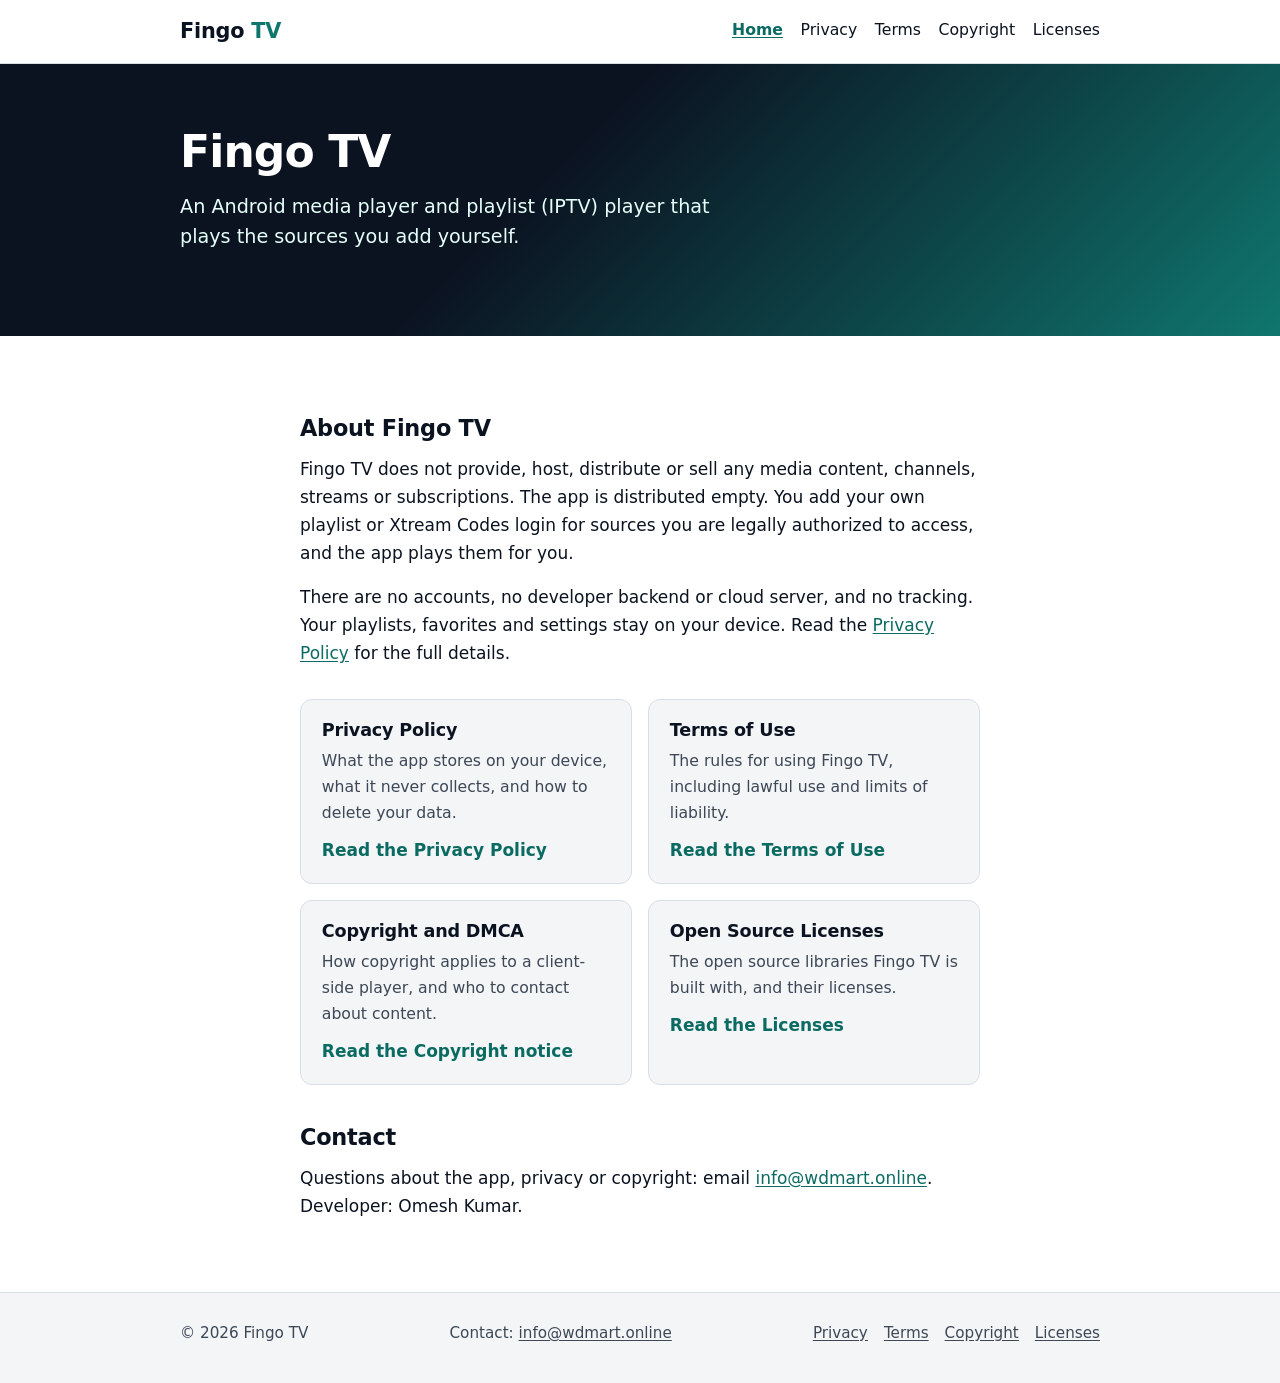
==== index.html @ 7573a93c "Fingo TV website: static HTML/CSS pages for Google Play privacy policy" ====
<!DOCTYPE html>
<html lang="en">
<head>
  <meta charset="utf-8">
  <meta name="viewport" content="width=device-width, initial-scale=1">
  <title>Fingo TV - Android Media and Playlist Player</title>
  <meta name="description" content="Fingo TV is an Android media player and playlist (IPTV) player. It ships empty: you add your own playlist or Xtream Codes login for sources you are legally authorized to access.">
  <link rel="icon" href="data:image/svg+xml,%3Csvg xmlns='http://www.w3.org/2000/svg' viewBox='0 0 64 64'%3E%3Crect width='64' height='64' rx='14' fill='%230B1220'/%3E%3Ctext x='32' y='43' font-family='Arial, sans-serif' font-size='30' font-weight='bold' fill='%2314B8A6' text-anchor='middle'%3EF%3C/text%3E%3C/svg%3E">
  <link rel="stylesheet" href="/style.css">
</head>
<body>
  <a class="skip-link" href="#main">Skip to content</a>

  <header class="site-header">
    <div class="wrap-wide">
      <a class="brand" href="/">Fingo <span>TV</span></a>
      <nav class="site-nav" aria-label="Main">
        <ul>
          <li><a href="/" aria-current="page">Home</a></li>
          <li><a href="/privacy">Privacy</a></li>
          <li><a href="/terms">Terms</a></li>
          <li><a href="/copyright">Copyright</a></li>
          <li><a href="/licenses">Licenses</a></li>
        </ul>
      </nav>
    </div>
  </header>

  <section class="hero">
    <div class="wrap-wide">
      <h1>Fingo TV</h1>
      <p>An Android media player and playlist (IPTV) player that plays the sources you add yourself.</p>
      <!-- TODO: Add the Google Play link here when the app is published: set the href below to the app's Play Store URL, then remove the "hidden" attribute to show the button. -->
      <a class="btn" href="#" hidden>Get it on Google Play</a>
    </div>
  </section>

  <main id="main">
    <div class="wrap">
      <h2>About Fingo TV</h2>
      <p>Fingo TV does not provide, host, distribute or sell any media content, channels, streams or subscriptions. The app is distributed empty. You add your own playlist or Xtream Codes login for sources you are legally authorized to access, and the app plays them for you.</p>
      <p>There are no accounts, no developer backend or cloud server, and no tracking. Your playlists, favorites and settings stay on your device. Read the <a href="/privacy">Privacy Policy</a> for the full details.</p>

      <ul class="cards">
        <li class="card">
          <h2>Privacy Policy</h2>
          <p>What the app stores on your device, what it never collects, and how to delete your data.</p>
          <a href="/privacy">Read the Privacy Policy</a>
        </li>
        <li class="card">
          <h2>Terms of Use</h2>
          <p>The rules for using Fingo TV, including lawful use and limits of liability.</p>
          <a href="/terms">Read the Terms of Use</a>
        </li>
        <li class="card">
          <h2>Copyright and DMCA</h2>
          <p>How copyright applies to a client-side player, and who to contact about content.</p>
          <a href="/copyright">Read the Copyright notice</a>
        </li>
        <li class="card">
          <h2>Open Source Licenses</h2>
          <p>The open source libraries Fingo TV is built with, and their licenses.</p>
          <a href="/licenses">Read the Licenses</a>
        </li>
      </ul>

      <h2>Contact</h2>
      <p>Questions about the app, privacy or copyright: email <a href="mailto:info@wdmart.online">info@wdmart.online</a>. Developer: Omesh Kumar.</p>
    </div>
  </main>

  <footer class="site-footer">
    <div class="wrap-wide">
      <p>&copy; 2026 Fingo TV</p>
      <p>Contact: <a href="mailto:info@wdmart.online">info@wdmart.online</a></p>
      <nav aria-label="Footer">
        <ul>
          <li><a href="/privacy">Privacy</a></li>
          <li><a href="/terms">Terms</a></li>
          <li><a href="/copyright">Copyright</a></li>
          <li><a href="/licenses">Licenses</a></li>
        </ul>
      </nav>
    </div>
  </footer>
</body>
</html>
---- style.css ----
/* Fingo TV - shared styles. Plain CSS, no frameworks. */

:root {
  --navy: #0B1220;
  --teal-dark: #0F766E;
  --teal: #14B8A6;
  --bg: #FFFFFF;
  --bg-soft: #F3F5F7;
  --text: #0B1220;
  --text-soft: #3D4756;
  --border: #D8DEE6;
  --link: #0B6B62;
  --header-bg: #FFFFFF;
  --footer-bg: #F3F5F7;
  --card-bg: #F3F5F7;
}

@media (prefers-color-scheme: dark) {
  :root {
    --bg: #0B1220;
    --bg-soft: #111A2E;
    --text: #F1F5F9;
    --text-soft: #C3CEDD;
    --border: #26334D;
    --link: #2DD4BF;
    --header-bg: #0B1220;
    --footer-bg: #0E1626;
    --card-bg: #111A2E;
  }
}

* {
  box-sizing: border-box;
}

[hidden] {
  display: none !important;
}

html {
  scroll-behavior: smooth;
}

body {
  margin: 0;
  background: var(--bg);
  color: var(--text);
  font-family: system-ui, -apple-system, "Segoe UI", Roboto, Helvetica, Arial, sans-serif;
  font-size: 1.0625rem;
  line-height: 1.65;
  -webkit-font-smoothing: antialiased;
}

a {
  color: var(--link);
  text-decoration: underline;
  text-underline-offset: 2px;
}

a:hover,
a:focus {
  text-decoration-thickness: 2px;
}

:focus-visible {
  outline: 3px solid var(--teal);
  outline-offset: 2px;
}

.skip-link {
  position: absolute;
  left: -9999px;
  top: 0;
  background: var(--navy);
  color: #FFFFFF;
  padding: 0.6rem 1rem;
  z-index: 20;
}

.skip-link:focus {
  left: 0;
}

.wrap {
  max-width: 720px;
  margin: 0 auto;
  padding: 0 1.25rem;
}

.wrap-wide {
  max-width: 960px;
  margin: 0 auto;
  padding: 0 1.25rem;
}

/* Header */

.site-header {
  background: var(--header-bg);
  border-bottom: 1px solid var(--border);
}

.site-header .wrap-wide {
  display: flex;
  flex-wrap: wrap;
  align-items: center;
  justify-content: space-between;
  gap: 0.5rem 1.5rem;
  padding-top: 0.9rem;
  padding-bottom: 0.9rem;
}

.brand {
  font-size: 1.3rem;
  font-weight: 800;
  letter-spacing: -0.01em;
  color: var(--text);
  text-decoration: none;
}

.brand span {
  color: var(--teal-dark);
}

@media (prefers-color-scheme: dark) {
  .brand span {
    color: var(--teal);
  }
}

.site-nav ul {
  list-style: none;
  display: flex;
  flex-wrap: wrap;
  gap: 0.25rem 1.1rem;
  margin: 0;
  padding: 0;
}

.site-nav a {
  color: var(--text);
  text-decoration: none;
  font-size: 0.98rem;
  padding: 0.25rem 0;
}

.site-nav a:hover,
.site-nav a:focus {
  color: var(--link);
  text-decoration: underline;
}

.site-nav a[aria-current="page"] {
  color: var(--link);
  font-weight: 700;
  text-decoration: underline;
}

/* Hero (landing page) */

.hero {
  background: linear-gradient(135deg, #0B1220 0%, #0B1220 42%, #0F766E 100%);
  color: #FFFFFF;
  padding: 4rem 0 3.5rem;
}

.hero h1 {
  font-size: 2.75rem;
  line-height: 1.1;
  margin: 0 0 1rem;
  font-weight: 800;
  letter-spacing: -0.02em;
}

.hero p {
  font-size: 1.2rem;
  line-height: 1.55;
  color: #E6FFFA;
  max-width: 34rem;
  margin: 0 0 1.75rem;
}

.btn {
  display: inline-block;
  background: #14B8A6;
  color: #06231F;
  font-weight: 700;
  text-decoration: none;
  padding: 0.75rem 1.4rem;
  border-radius: 10px;
}

.btn:hover,
.btn:focus {
  background: #2DD4BF;
  color: #06231F;
}

/* Main content */

main {
  padding: 2.5rem 0 3.5rem;
}

h1.page-title {
  font-size: 2.1rem;
  line-height: 1.2;
  margin: 0 0 0.5rem;
  letter-spacing: -0.015em;
}

h2 {
  font-size: 1.4rem;
  line-height: 1.3;
  margin: 2.4rem 0 0.7rem;
  letter-spacing: -0.01em;
}

h3 {
  font-size: 1.12rem;
  margin: 1.6rem 0 0.5rem;
}

p {
  margin: 0 0 1rem;
}

ul,
ol {
  margin: 0 0 1rem;
  padding-left: 1.4rem;
}

li {
  margin-bottom: 0.35rem;
}

.lead {
  font-size: 1.15rem;
  color: var(--text-soft);
}

.updated {
  color: var(--text-soft);
  font-size: 0.95rem;
  margin-bottom: 1.5rem;
}

.note {
  color: var(--text-soft);
  font-size: 0.95rem;
  border-top: 1px solid var(--border);
  padding-top: 1rem;
  margin-top: 2.5rem;
}

/* Table of contents */

.toc {
  background: var(--card-bg);
  border: 1px solid var(--border);
  border-radius: 12px;
  padding: 1.1rem 1.4rem 0.6rem;
  margin: 1.5rem 0 2rem;
}

.toc h2 {
  font-size: 1rem;
  margin: 0 0 0.5rem;
  text-transform: uppercase;
  letter-spacing: 0.05em;
}

.toc ol {
  margin-bottom: 0.6rem;
}

.toc a {
  text-decoration: none;
}

.toc a:hover,
.toc a:focus {
  text-decoration: underline;
}

/* Link cards on the landing page */

.cards {
  display: grid;
  grid-template-columns: 1fr;
  gap: 1rem;
  margin: 2rem 0;
  padding: 0;
  list-style: none;
}

@media (min-width: 600px) {
  .cards {
    grid-template-columns: 1fr 1fr;
  }
}

.card {
  background: var(--card-bg);
  border: 1px solid var(--border);
  border-radius: 12px;
  padding: 1.2rem 1.3rem;
  margin: 0;
}

.card h2 {
  font-size: 1.1rem;
  margin: 0 0 0.4rem;
}

.card p {
  color: var(--text-soft);
  font-size: 0.98rem;
  margin: 0 0 0.6rem;
}

.card a {
  font-weight: 600;
  text-decoration: none;
}

.card a:hover,
.card a:focus {
  text-decoration: underline;
}

/* License entries */

.license {
  border-top: 1px solid var(--border);
  padding-top: 1.4rem;
  margin-top: 1.4rem;
}

.license h2,
.license h3 {
  margin-top: 0;
}

.license .meta {
  color: var(--text-soft);
  font-size: 0.97rem;
}

/* Footer */

.site-footer {
  background: var(--footer-bg);
  border-top: 1px solid var(--border);
  color: var(--text-soft);
  font-size: 0.95rem;
  padding: 1.75rem 0 2rem;
}

.site-footer .wrap-wide {
  display: flex;
  flex-wrap: wrap;
  gap: 0.4rem 2rem;
  justify-content: space-between;
}

.site-footer p {
  margin: 0;
}

.site-footer nav ul {
  list-style: none;
  display: flex;
  flex-wrap: wrap;
  gap: 0.25rem 1rem;
  margin: 0;
  padding: 0;
}

.site-footer a {
  color: var(--text-soft);
}

@media (max-width: 480px) {
  .hero {
    padding: 3rem 0 2.75rem;
  }

  .hero h1 {
    font-size: 2.2rem;
  }

  h1.page-title {
    font-size: 1.8rem;
  }
}
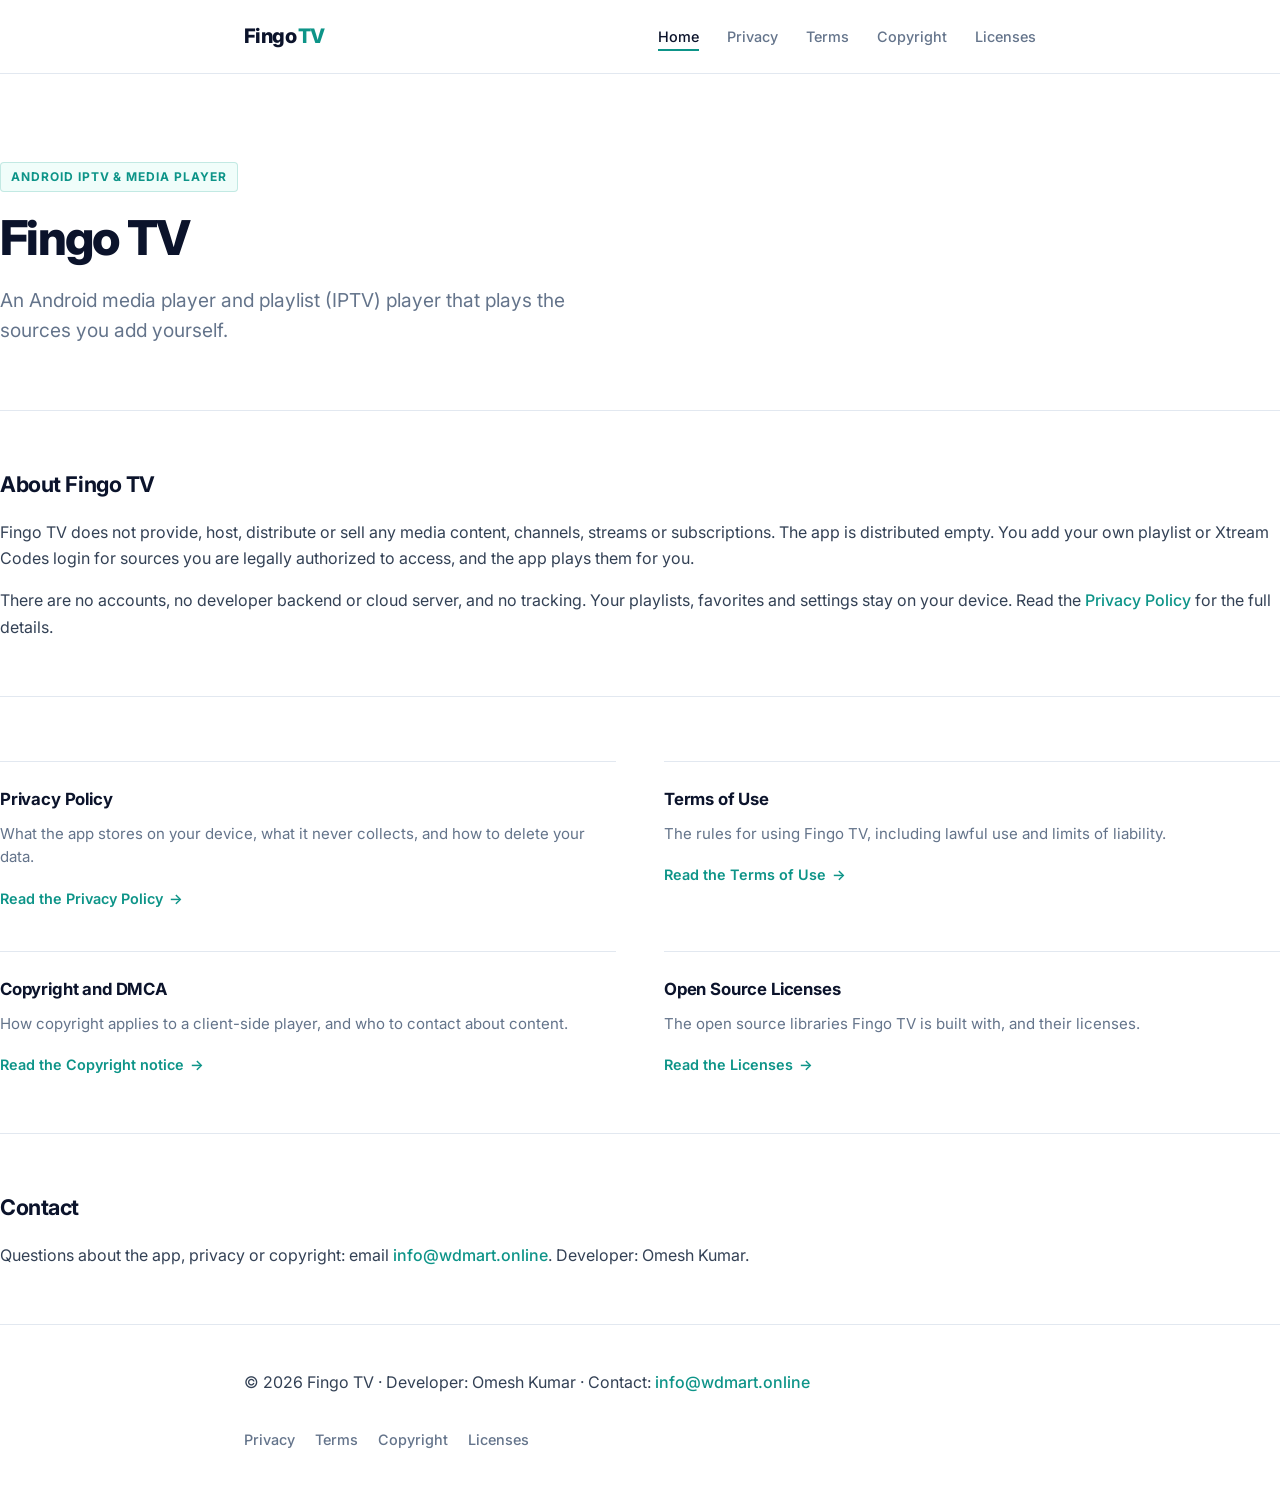
==== commit 21c3bd28: "Refactor Fingo TV website: clean minimal editorial design" ====
--- a/index.html
+++ b/index.html
@@ -5,18 +5,21 @@
   <meta name="viewport" content="width=device-width, initial-scale=1">
   <title>Fingo TV - Android Media and Playlist Player</title>
   <meta name="description" content="Fingo TV is an Android media player and playlist (IPTV) player. It ships empty: you add your own playlist or Xtream Codes login for sources you are legally authorized to access.">
-  <link rel="icon" href="data:image/svg+xml,%3Csvg xmlns='http://www.w3.org/2000/svg' viewBox='0 0 64 64'%3E%3Crect width='64' height='64' rx='14' fill='%230B1220'/%3E%3Ctext x='32' y='43' font-family='Arial, sans-serif' font-size='30' font-weight='bold' fill='%2314B8A6' text-anchor='middle'%3EF%3C/text%3E%3C/svg%3E">
+  <link rel="preconnect" href="https://fonts.googleapis.com">
+  <link rel="preconnect" href="https://fonts.gstatic.com" crossorigin>
+  <link href="https://fonts.googleapis.com/css2?family=Inter:wght@400;500;600;700;800&display=swap" rel="stylesheet">
+  <link rel="icon" href="data:image/svg+xml,%3Csvg xmlns='http://www.w3.org/2000/svg' viewBox='0 0 64 64'%3E%3Crect width='64' height='64' rx='14' fill='%230B132B'/%3E%3Ctext x='32' y='43' font-family='sans-serif' font-size='30' font-weight='bold' fill='%230D9488' text-anchor='middle'%3EF%3C/text%3E%3C/svg%3E">
   <link rel="stylesheet" href="/style.css">
 </head>
 <body>
   <a class="skip-link" href="#main">Skip to content</a>
 
   <header class="site-header">
-    <div class="wrap-wide">
-      <a class="brand" href="/">Fingo <span>TV</span></a>
-      <nav class="site-nav" aria-label="Main">
-        <ul>
-          <li><a href="/" aria-current="page">Home</a></li>
+    <div class="nav-container">
+      <a href="/" class="brand-logo">Fingo <span>TV</span></a>
+      <nav aria-label="Main Navigation">
+        <ul class="nav-links">
+          <li><a href="/" class="active" aria-current="page">Home</a></li>
           <li><a href="/privacy">Privacy</a></li>
           <li><a href="/terms">Terms</a></li>
           <li><a href="/copyright">Copyright</a></li>
@@ -26,55 +29,69 @@
     </div>
   </header>
 
-  <section class="hero">
-    <div class="wrap-wide">
+  <main id="main">
+    <!-- Clean Solid White Hero -->
+    <section class="hero-section">
+      <span class="hero-eyebrow">Android IPTV &amp; Media Player</span>
       <h1>Fingo TV</h1>
       <p>An Android media player and playlist (IPTV) player that plays the sources you add yourself.</p>
-      <!-- TODO: Add the Google Play link here when the app is published: set the href below to the app's Play Store URL, then remove the "hidden" attribute to show the button. -->
-      <a class="btn" href="#" hidden>Get it on Google Play</a>
-    </div>
-  </section>
+    </section>
 
-  <main id="main">
-    <div class="wrap">
+    <!-- About Section -->
+    <section class="content-section">
       <h2>About Fingo TV</h2>
-      <p>Fingo TV does not provide, host, distribute or sell any media content, channels, streams or subscriptions. The app is distributed empty. You add your own playlist or Xtream Codes login for sources you are legally authorized to access, and the app plays them for you.</p>
-      <p>There are no accounts, no developer backend or cloud server, and no tracking. Your playlists, favorites and settings stay on your device. Read the <a href="/privacy">Privacy Policy</a> for the full details.</p>
+      <p>
+        Fingo TV does not provide, host, distribute or sell any media content, channels, streams or subscriptions. 
+        The app is distributed empty. You add your own playlist or Xtream Codes login for sources you are legally 
+        authorized to access, and the app plays them for you.
+      </p>
+      <p>
+        There are no accounts, no developer backend or cloud server, and no tracking. Your playlists, favorites 
+        and settings stay on your device. Read the <a href="/privacy">Privacy Policy</a> for the full details.
+      </p>
+    </section>
 
-      <ul class="cards">
-        <li class="card">
-          <h2>Privacy Policy</h2>
+    <!-- Borderless Editorial Directory (No Boxes) -->
+    <section class="content-section">
+      <div class="directory-grid">
+        <div class="directory-item">
+          <h3>Privacy Policy</h3>
           <p>What the app stores on your device, what it never collects, and how to delete your data.</p>
-          <a href="/privacy">Read the Privacy Policy</a>
-        </li>
-        <li class="card">
-          <h2>Terms of Use</h2>
+          <a href="/privacy" class="directory-link">Read the Privacy Policy <span class="arrow">&rarr;</span></a>
+        </div>
+
+        <div class="directory-item">
+          <h3>Terms of Use</h3>
           <p>The rules for using Fingo TV, including lawful use and limits of liability.</p>
-          <a href="/terms">Read the Terms of Use</a>
-        </li>
-        <li class="card">
-          <h2>Copyright and DMCA</h2>
+          <a href="/terms" class="directory-link">Read the Terms of Use <span class="arrow">&rarr;</span></a>
+        </div>
+
+        <div class="directory-item">
+          <h3>Copyright and DMCA</h3>
           <p>How copyright applies to a client-side player, and who to contact about content.</p>
-          <a href="/copyright">Read the Copyright notice</a>
-        </li>
-        <li class="card">
-          <h2>Open Source Licenses</h2>
+          <a href="/copyright" class="directory-link">Read the Copyright notice <span class="arrow">&rarr;</span></a>
+        </div>
+
+        <div class="directory-item">
+          <h3>Open Source Licenses</h3>
           <p>The open source libraries Fingo TV is built with, and their licenses.</p>
-          <a href="/licenses">Read the Licenses</a>
-        </li>
-      </ul>
+          <a href="/licenses" class="directory-link">Read the Licenses <span class="arrow">&rarr;</span></a>
+        </div>
+      </div>
+    </section>
 
+    <!-- Contact Section -->
+    <section class="content-section">
       <h2>Contact</h2>
       <p>Questions about the app, privacy or copyright: email <a href="mailto:info@wdmart.online">info@wdmart.online</a>. Developer: Omesh Kumar.</p>
-    </div>
+    </section>
   </main>
 
   <footer class="site-footer">
-    <div class="wrap-wide">
-      <p>&copy; 2026 Fingo TV</p>
-      <p>Contact: <a href="mailto:info@wdmart.online">info@wdmart.online</a></p>
+    <div class="footer-container">
+      <p>&copy; 2026 Fingo TV &middot; Developer: Omesh Kumar &middot; Contact: <a href="mailto:info@wdmart.online">info@wdmart.online</a></p>
       <nav aria-label="Footer">
-        <ul>
+        <ul class="footer-links">
           <li><a href="/privacy">Privacy</a></li>
           <li><a href="/terms">Terms</a></li>
           <li><a href="/copyright">Copyright</a></li>
--- a/style.css
+++ b/style.css
@@ -1,36 +1,25 @@
-/* Fingo TV - shared styles. Plain CSS, no frameworks. */
+/* Fingo TV - Editorial Design System (Plain CSS) */
+/* Force Light Mode Only, Clean Minimalist Aesthetics */
 
 :root {
-  --navy: #0B1220;
-  --teal-dark: #0F766E;
-  --teal: #14B8A6;
-  --bg: #FFFFFF;
-  --bg-soft: #F3F5F7;
-  --text: #0B1220;
-  --text-soft: #3D4756;
-  --border: #D8DEE6;
-  --link: #0B6B62;
-  --header-bg: #FFFFFF;
-  --footer-bg: #F3F5F7;
-  --card-bg: #F3F5F7;
-}
-
-@media (prefers-color-scheme: dark) {
-  :root {
-    --bg: #0B1220;
-    --bg-soft: #111A2E;
-    --text: #F1F5F9;
-    --text-soft: #C3CEDD;
-    --border: #26334D;
-    --link: #2DD4BF;
-    --header-bg: #0B1220;
-    --footer-bg: #0E1626;
-    --card-bg: #111A2E;
-  }
-}
-
-* {
+  --bg-pure: #FFFFFF;
+  --bg-subtle: #F8FAFC;
+  --navy-deep: #0B132B;
+  --text-body: #334155;
+  --text-muted: #64748B;
+  --teal-primary: #0D9488;
+  --teal-hover: #0F766E;
+  --teal-tint: #F0FDFA;
+  --hairline: #E2E8F0;
+  --container-width: 840px;
+  --reading-width: 720px;
+}
+
+/* Force light mode & clean reset */
+*, *::before, *::after {
   box-sizing: border-box;
+  margin: 0;
+  padding: 0;
 }
 
 [hidden] {
@@ -38,360 +27,508 @@
 }
 
 html {
+  color-scheme: light only;
+  background-color: var(--bg-pure);
+  color: var(--text-body);
+  font-family: 'Inter', -apple-system, BlinkMacSystemFont, "Segoe UI", Roboto, sans-serif;
+  -webkit-font-smoothing: antialiased;
+  -moz-osx-font-smoothing: grayscale;
+  line-height: 1.65;
   scroll-behavior: smooth;
 }
 
 body {
-  margin: 0;
-  background: var(--bg);
-  color: var(--text);
-  font-family: system-ui, -apple-system, "Segoe UI", Roboto, Helvetica, Arial, sans-serif;
-  font-size: 1.0625rem;
+  background-color: var(--bg-pure);
+  color: var(--text-body);
+  min-height: 100vh;
+  display: flex;
+  flex-direction: column;
+}
+
+/* Accessible Skip Link */
+.skip-link {
+  position: absolute;
+  top: -100px;
+  left: 24px;
+  background: var(--navy-deep);
+  color: var(--bg-pure);
+  padding: 8px 16px;
+  font-size: 0.875rem;
+  font-weight: 600;
+  z-index: 100;
+  text-decoration: none;
+  border-radius: 0 0 4px 4px;
+  transition: top 0.2s ease;
+}
+
+.skip-link:focus {
+  top: 0;
+  outline: 2px solid var(--teal-primary);
+  outline-offset: 2px;
+}
+
+/* Subtle page entrance */
+main {
+  flex: 1;
+  width: 100%;
+  animation: pageFade 0.35s ease-out forwards;
+}
+
+@keyframes pageFade {
+  from {
+    opacity: 0;
+    transform: translateY(4px);
+  }
+  to {
+    opacity: 1;
+    transform: translateY(0);
+  }
+}
+
+/* Layout Containers */
+.container {
+  width: 100%;
+  max-width: var(--container-width);
+  margin: 0 auto;
+  padding: 0 24px;
+}
+
+.reading-container {
+  width: 100%;
+  max-width: var(--reading-width);
+  margin: 0 auto;
+  padding: 0 24px;
+}
+
+/* Navigation Header */
+header.site-header {
+  width: 100%;
+  background-color: var(--bg-pure);
+  border-bottom: 1px solid var(--hairline);
+  position: sticky;
+  top: 0;
+  z-index: 50;
+}
+
+.nav-container {
+  max-width: var(--container-width);
+  margin: 0 auto;
+  padding: 20px 24px;
+  display: flex;
+  align-items: center;
+  justify-content: space-between;
+}
+
+.brand-logo {
+  font-size: 1.25rem;
+  font-weight: 800;
+  color: var(--navy-deep);
+  text-decoration: none;
+  letter-spacing: -0.03em;
+  display: inline-flex;
+  align-items: baseline;
+  gap: 2px;
+}
+
+.brand-logo span {
+  color: var(--teal-primary);
+}
+
+.nav-links {
+  display: flex;
+  gap: 28px;
+  list-style: none;
+  align-items: center;
+}
+
+.nav-links a {
+  font-size: 0.9rem;
+  font-weight: 500;
+  color: var(--text-muted);
+  text-decoration: none;
+  padding: 4px 0;
+  border-bottom: 2px solid transparent;
+  transition: color 0.2s ease, border-color 0.2s ease;
+}
+
+.nav-links a:hover,
+.nav-links a.active,
+.nav-links a[aria-current="page"] {
+  color: var(--navy-deep);
+  border-bottom-color: var(--teal-primary);
+  text-decoration: none;
+}
+
+/* Redesigned Minimal Hero (No Background Image, No Gradient) */
+.hero-section {
+  padding: 88px 0 64px 0;
+  border-bottom: 1px solid var(--hairline);
+  background: var(--bg-pure);
+}
+
+.hero-eyebrow {
+  display: inline-block;
+  font-size: 0.75rem;
+  font-weight: 700;
+  text-transform: uppercase;
+  letter-spacing: 0.08em;
+  color: var(--teal-primary);
+  background-color: var(--teal-tint);
+  border: 1px solid rgba(13, 148, 136, 0.2);
+  padding: 4px 10px;
+  border-radius: 4px;
+  margin-bottom: 20px;
+}
+
+.hero-section h1 {
+  font-size: 3rem;
+  font-weight: 800;
+  color: var(--navy-deep);
+  letter-spacing: -0.035em;
+  line-height: 1.1;
+  margin-bottom: 20px;
+}
+
+.hero-section p {
+  font-size: 1.2rem;
+  color: var(--text-muted);
+  max-width: 580px;
+  line-height: 1.6;
+}
+
+/* Content Sections */
+.content-section {
+  padding: 56px 0;
+  border-bottom: 1px solid var(--hairline);
+}
+
+.content-section:last-of-type {
+  border-bottom: none;
+}
+
+h2 {
+  font-size: 1.35rem;
+  font-weight: 700;
+  color: var(--navy-deep);
+  letter-spacing: -0.02em;
+  margin-bottom: 16px;
+}
+
+h3 {
+  font-size: 1.05rem;
+  font-weight: 700;
+  color: var(--navy-deep);
+  letter-spacing: -0.01em;
+  margin-bottom: 8px;
+}
+
+p {
+  margin-bottom: 16px;
+  font-size: 1rem;
+  color: var(--text-body);
   line-height: 1.65;
-  -webkit-font-smoothing: antialiased;
+}
+
+p:last-child {
+  margin-bottom: 0;
 }
 
 a {
-  color: var(--link);
-  text-decoration: underline;
-  text-underline-offset: 2px;
+  color: var(--teal-primary);
+  text-decoration: none;
+  font-weight: 500;
+  transition: color 0.2s ease;
 }
 
 a:hover,
 a:focus {
-  text-decoration-thickness: 2px;
+  color: var(--teal-hover);
+  text-decoration: underline;
 }
 
 :focus-visible {
-  outline: 3px solid var(--teal);
-  outline-offset: 2px;
-}
-
-.skip-link {
-  position: absolute;
-  left: -9999px;
-  top: 0;
-  background: var(--navy);
-  color: #FFFFFF;
-  padding: 0.6rem 1rem;
-  z-index: 20;
-}
-
-.skip-link:focus {
-  left: 0;
-}
-
-.wrap {
-  max-width: 720px;
+  outline: 2px solid var(--teal-primary);
+  outline-offset: 3px;
+}
+
+/* Borderless Editorial Directory (Replaces the 4 Boxes) */
+.directory-grid {
+  display: grid;
+  grid-template-columns: repeat(2, 1fr);
+  column-gap: 48px;
+  row-gap: 40px;
+  margin-top: 8px;
+}
+
+.directory-item {
+  border: none;
+  background: transparent;
+  box-shadow: none;
+  border-top: 1px solid var(--hairline);
+  padding-top: 24px;
+}
+
+.directory-item h3 {
+  font-size: 1.05rem;
+  font-weight: 700;
+  color: var(--navy-deep);
+  margin-bottom: 8px;
+  letter-spacing: -0.01em;
+}
+
+.directory-item p {
+  font-size: 0.94rem;
+  color: var(--text-muted);
+  margin-bottom: 16px;
+  line-height: 1.55;
+}
+
+.directory-link {
+  display: inline-flex;
+  align-items: center;
+  gap: 6px;
+  font-size: 0.9rem;
+  font-weight: 600;
+  color: var(--teal-primary);
+  text-decoration: none !important;
+}
+
+.directory-link span.arrow {
+  display: inline-block;
+  transition: transform 0.2s ease;
+}
+
+.directory-link:hover {
+  color: var(--teal-hover);
+}
+
+.directory-link:hover span.arrow {
+  transform: translateX(3px);
+}
+
+/* Inner Legal Pages (/privacy, /terms, /copyright, /licenses) */
+.legal-document {
+  padding: 64px 0 80px 0;
+}
+
+.legal-document h1 {
+  font-size: 2.25rem;
+  font-weight: 800;
+  color: var(--navy-deep);
+  letter-spacing: -0.03em;
+  margin-bottom: 12px;
+  line-height: 1.15;
+}
+
+.legal-meta {
+  font-size: 0.9rem;
+  color: var(--text-muted);
+  padding-bottom: 24px;
+  margin-bottom: 32px;
+  border-bottom: 1px solid var(--hairline);
+}
+
+.legal-document .lead {
+  font-size: 1.15rem;
+  color: var(--text-body);
+  line-height: 1.6;
+  margin-bottom: 24px;
+}
+
+/* Table of Contents - Clean, Borderless / Hairline separated */
+.toc {
+  background-color: var(--bg-subtle);
+  border-top: 1px solid var(--hairline);
+  border-bottom: 1px solid var(--hairline);
+  border-left: none;
+  border-right: none;
+  border-radius: 0;
+  box-shadow: none;
+  padding: 24px 28px;
+  margin: 32px 0 44px;
+}
+
+.toc h2 {
+  font-size: 0.8rem;
+  font-weight: 700;
+  text-transform: uppercase;
+  letter-spacing: 0.08em;
+  color: var(--navy-deep);
+  margin-bottom: 12px;
+}
+
+.toc ol {
+  margin: 0;
+  padding-left: 1.25rem;
+  color: var(--text-muted);
+}
+
+.toc li {
+  margin-bottom: 6px;
+  font-size: 0.92rem;
+}
+
+.toc a {
+  color: var(--text-muted);
+  text-decoration: none;
+  font-weight: 500;
+}
+
+.toc a:hover,
+.toc a:focus {
+  color: var(--teal-primary);
+  text-decoration: underline;
+}
+
+/* Major Clauses with Hairline Rules */
+.legal-clause {
+  border-top: 1px solid var(--hairline);
+  padding-top: 36px;
+  margin-top: 36px;
+}
+
+.legal-clause:first-of-type {
+  border-top: 1px solid var(--hairline);
+}
+
+.legal-clause h2 {
+  font-size: 1.35rem;
+  font-weight: 700;
+  color: var(--navy-deep);
+  letter-spacing: -0.02em;
+  margin-bottom: 14px;
+}
+
+.legal-clause h3 {
+  font-size: 1.05rem;
+  font-weight: 700;
+  color: var(--navy-deep);
+  letter-spacing: -0.01em;
+  margin-top: 24px;
+  margin-bottom: 10px;
+}
+
+.legal-document ul,
+.legal-clause ul {
+  margin: 0 0 18px 20px;
+  color: var(--text-body);
+  padding-left: 0;
+}
+
+.legal-document ol,
+.legal-clause ol {
+  margin: 0 0 18px 20px;
+  color: var(--text-body);
+  padding-left: 0;
+}
+
+.legal-document li,
+.legal-clause li {
+  margin-bottom: 8px;
+  line-height: 1.6;
+}
+
+/* License Entries */
+.license {
+  border-top: 1px solid var(--hairline);
+  padding-top: 28px;
+  margin-top: 28px;
+}
+
+.license h2 {
+  font-size: 1.15rem;
+  font-weight: 700;
+  color: var(--navy-deep);
+  margin-bottom: 6px;
+}
+
+.license .meta {
+  font-size: 0.9rem;
+  color: var(--text-muted);
+  margin-bottom: 8px;
+}
+
+/* Notes & Disclaimers */
+.note {
+  border-top: 1px solid var(--hairline);
+  padding-top: 24px;
+  margin-top: 40px;
+  font-size: 0.9rem;
+  color: var(--text-muted);
+  font-style: normal;
+}
+
+/* Footer / Contact */
+.site-footer {
+  width: 100%;
+  background-color: var(--bg-pure);
+  border-top: 1px solid var(--hairline);
+  padding: 44px 0 60px 0;
+  margin-top: auto;
+  color: var(--text-muted);
+  font-size: 0.9rem;
+}
+
+.footer-container {
+  max-width: var(--container-width);
   margin: 0 auto;
-  padding: 0 1.25rem;
-}
-
-.wrap-wide {
-  max-width: 960px;
-  margin: 0 auto;
-  padding: 0 1.25rem;
-}
-
-/* Header */
-
-.site-header {
-  background: var(--header-bg);
-  border-bottom: 1px solid var(--border);
-}
-
-.site-header .wrap-wide {
+  padding: 0 24px;
   display: flex;
   flex-wrap: wrap;
   align-items: center;
   justify-content: space-between;
-  gap: 0.5rem 1.5rem;
-  padding-top: 0.9rem;
-  padding-bottom: 0.9rem;
-}
-
-.brand {
-  font-size: 1.3rem;
-  font-weight: 800;
-  letter-spacing: -0.01em;
-  color: var(--text);
-  text-decoration: none;
-}
-
-.brand span {
-  color: var(--teal-dark);
-}
-
-@media (prefers-color-scheme: dark) {
-  .brand span {
-    color: var(--teal);
-  }
-}
-
-.site-nav ul {
+  gap: 16px 24px;
+}
+
+.footer-links {
+  display: flex;
+  gap: 20px;
   list-style: none;
-  display: flex;
   flex-wrap: wrap;
-  gap: 0.25rem 1.1rem;
-  margin: 0;
-  padding: 0;
-}
-
-.site-nav a {
-  color: var(--text);
-  text-decoration: none;
-  font-size: 0.98rem;
-  padding: 0.25rem 0;
-}
-
-.site-nav a:hover,
-.site-nav a:focus {
-  color: var(--link);
+  align-items: center;
+}
+
+.footer-links a {
+  color: var(--text-muted);
+  text-decoration: none;
+  font-size: 0.9rem;
+  transition: color 0.2s ease;
+}
+
+.footer-links a:hover {
+  color: var(--navy-deep);
   text-decoration: underline;
 }
 
-.site-nav a[aria-current="page"] {
-  color: var(--link);
-  font-weight: 700;
-  text-decoration: underline;
-}
-
-/* Hero (landing page) */
-
-.hero {
-  background: linear-gradient(135deg, #0B1220 0%, #0B1220 42%, #0F766E 100%);
-  color: #FFFFFF;
-  padding: 4rem 0 3.5rem;
-}
-
-.hero h1 {
-  font-size: 2.75rem;
-  line-height: 1.1;
-  margin: 0 0 1rem;
-  font-weight: 800;
-  letter-spacing: -0.02em;
-}
-
-.hero p {
-  font-size: 1.2rem;
-  line-height: 1.55;
-  color: #E6FFFA;
-  max-width: 34rem;
-  margin: 0 0 1.75rem;
-}
-
-.btn {
-  display: inline-block;
-  background: #14B8A6;
-  color: #06231F;
-  font-weight: 700;
-  text-decoration: none;
-  padding: 0.75rem 1.4rem;
-  border-radius: 10px;
-}
-
-.btn:hover,
-.btn:focus {
-  background: #2DD4BF;
-  color: #06231F;
-}
-
-/* Main content */
-
-main {
-  padding: 2.5rem 0 3.5rem;
-}
-
-h1.page-title {
-  font-size: 2.1rem;
-  line-height: 1.2;
-  margin: 0 0 0.5rem;
-  letter-spacing: -0.015em;
-}
-
-h2 {
-  font-size: 1.4rem;
-  line-height: 1.3;
-  margin: 2.4rem 0 0.7rem;
-  letter-spacing: -0.01em;
-}
-
-h3 {
-  font-size: 1.12rem;
-  margin: 1.6rem 0 0.5rem;
-}
-
-p {
-  margin: 0 0 1rem;
-}
-
-ul,
-ol {
-  margin: 0 0 1rem;
-  padding-left: 1.4rem;
-}
-
-li {
-  margin-bottom: 0.35rem;
-}
-
-.lead {
-  font-size: 1.15rem;
-  color: var(--text-soft);
-}
-
-.updated {
-  color: var(--text-soft);
-  font-size: 0.95rem;
-  margin-bottom: 1.5rem;
-}
-
-.note {
-  color: var(--text-soft);
-  font-size: 0.95rem;
-  border-top: 1px solid var(--border);
-  padding-top: 1rem;
-  margin-top: 2.5rem;
-}
-
-/* Table of contents */
-
-.toc {
-  background: var(--card-bg);
-  border: 1px solid var(--border);
-  border-radius: 12px;
-  padding: 1.1rem 1.4rem 0.6rem;
-  margin: 1.5rem 0 2rem;
-}
-
-.toc h2 {
-  font-size: 1rem;
-  margin: 0 0 0.5rem;
-  text-transform: uppercase;
-  letter-spacing: 0.05em;
-}
-
-.toc ol {
-  margin-bottom: 0.6rem;
-}
-
-.toc a {
-  text-decoration: none;
-}
-
-.toc a:hover,
-.toc a:focus {
-  text-decoration: underline;
-}
-
-/* Link cards on the landing page */
-
-.cards {
-  display: grid;
-  grid-template-columns: 1fr;
-  gap: 1rem;
-  margin: 2rem 0;
-  padding: 0;
-  list-style: none;
-}
-
-@media (min-width: 600px) {
-  .cards {
-    grid-template-columns: 1fr 1fr;
-  }
-}
-
-.card {
-  background: var(--card-bg);
-  border: 1px solid var(--border);
-  border-radius: 12px;
-  padding: 1.2rem 1.3rem;
-  margin: 0;
-}
-
-.card h2 {
-  font-size: 1.1rem;
-  margin: 0 0 0.4rem;
-}
-
-.card p {
-  color: var(--text-soft);
-  font-size: 0.98rem;
-  margin: 0 0 0.6rem;
-}
-
-.card a {
-  font-weight: 600;
-  text-decoration: none;
-}
-
-.card a:hover,
-.card a:focus {
-  text-decoration: underline;
-}
-
-/* License entries */
-
-.license {
-  border-top: 1px solid var(--border);
-  padding-top: 1.4rem;
-  margin-top: 1.4rem;
-}
-
-.license h2,
-.license h3 {
-  margin-top: 0;
-}
-
-.license .meta {
-  color: var(--text-soft);
-  font-size: 0.97rem;
-}
-
-/* Footer */
-
-.site-footer {
-  background: var(--footer-bg);
-  border-top: 1px solid var(--border);
-  color: var(--text-soft);
-  font-size: 0.95rem;
-  padding: 1.75rem 0 2rem;
-}
-
-.site-footer .wrap-wide {
-  display: flex;
-  flex-wrap: wrap;
-  gap: 0.4rem 2rem;
-  justify-content: space-between;
-}
-
-.site-footer p {
-  margin: 0;
-}
-
-.site-footer nav ul {
-  list-style: none;
-  display: flex;
-  flex-wrap: wrap;
-  gap: 0.25rem 1rem;
-  margin: 0;
-  padding: 0;
-}
-
-.site-footer a {
-  color: var(--text-soft);
-}
-
-@media (max-width: 480px) {
-  .hero {
-    padding: 3rem 0 2.75rem;
-  }
-
-  .hero h1 {
-    font-size: 2.2rem;
-  }
-
-  h1.page-title {
-    font-size: 1.8rem;
-  }
-}
+/* Responsive */
+@media (max-width: 640px) {
+  .nav-container {
+    flex-direction: column;
+    align-items: flex-start;
+    gap: 14px;
+    padding: 16px 20px;
+  }
+  .nav-links {
+    gap: 16px;
+    flex-wrap: wrap;
+  }
+  .hero-section {
+    padding: 56px 0 40px 0;
+  }
+  .hero-section h1 {
+    font-size: 2.25rem;
+  }
+  .directory-grid {
+    grid-template-columns: 1fr;
+    row-gap: 32px;
+  }
+  .footer-container {
+    flex-direction: column;
+    align-items: flex-start;
+    gap: 16px;
+  }
+  .container,
+  .reading-container {
+    padding: 0 20px;
+  }
+}
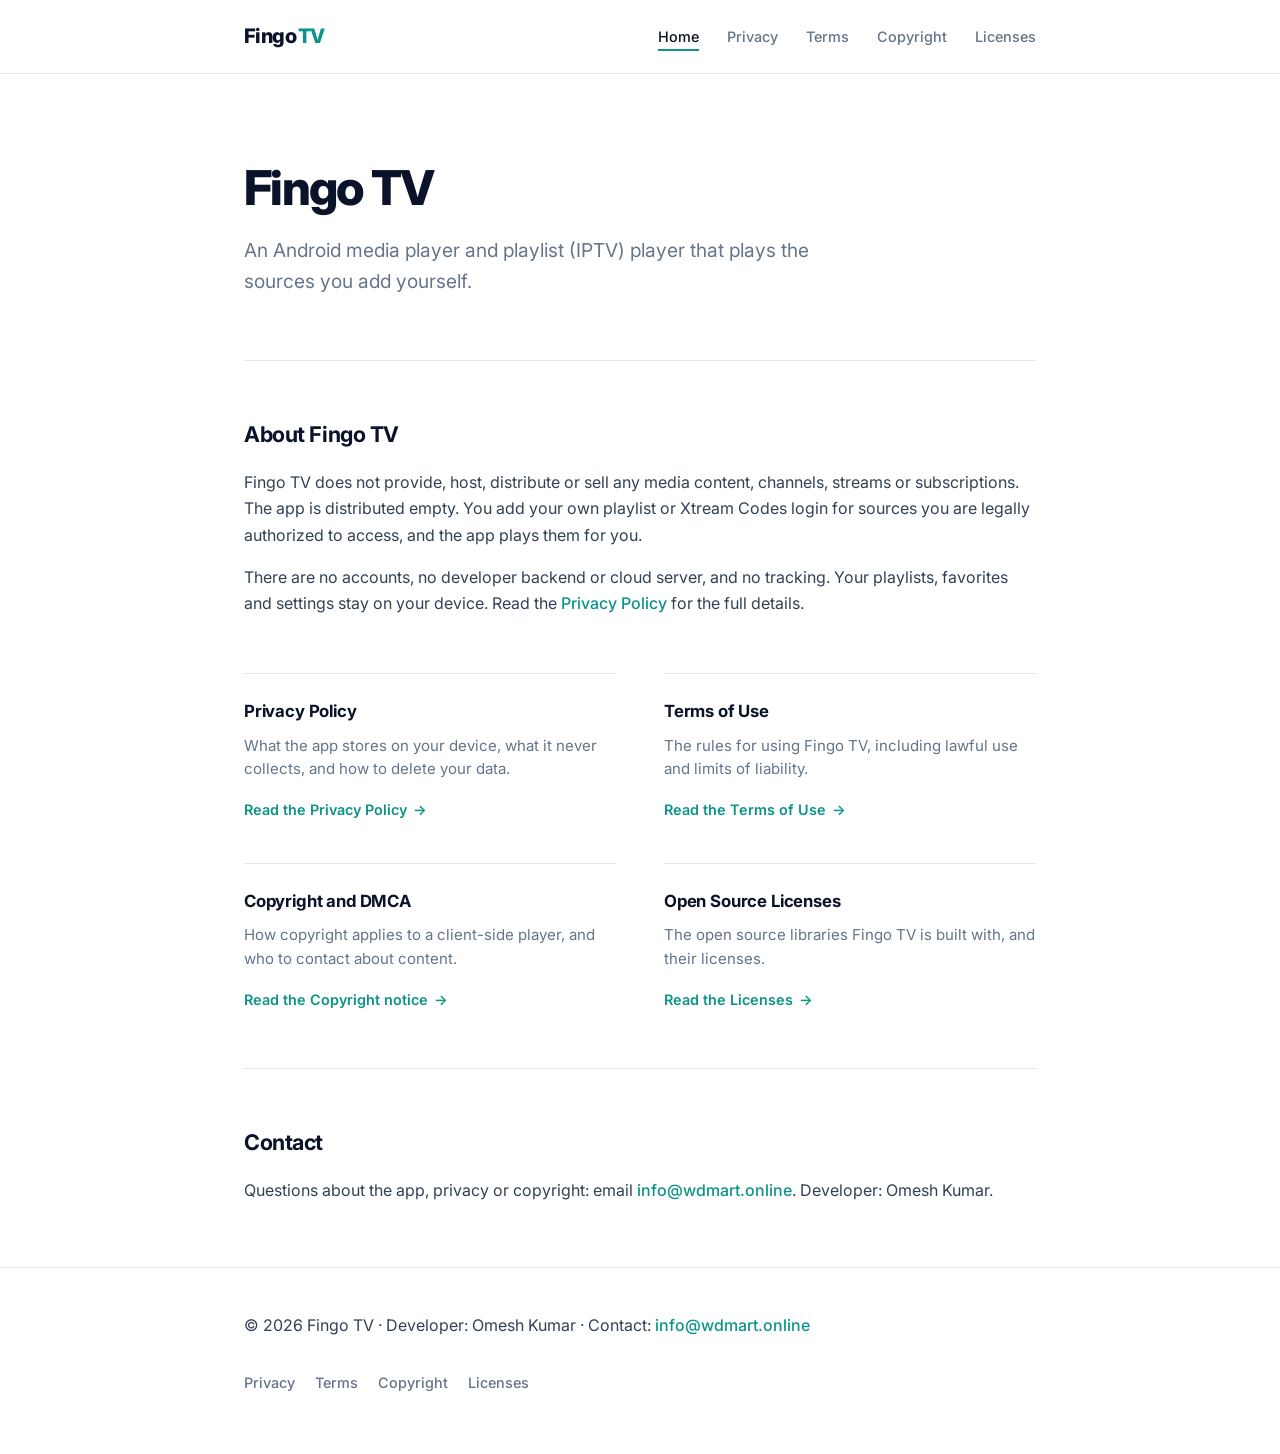
==== commit 2c9d15ad: "Center home page content container, remove hero badge, and fix duplicate borders" ====
--- a/index.html
+++ b/index.html
@@ -30,61 +30,62 @@
   </header>
 
   <main id="main">
-    <!-- Clean Solid White Hero -->
-    <section class="hero-section">
-      <span class="hero-eyebrow">Android IPTV &amp; Media Player</span>
-      <h1>Fingo TV</h1>
-      <p>An Android media player and playlist (IPTV) player that plays the sources you add yourself.</p>
-    </section>
+    <div class="container">
+      <!-- Clean Solid White Hero (No badge, Left-aligned) -->
+      <section class="hero-section">
+        <h1>Fingo TV</h1>
+        <p>An Android media player and playlist (IPTV) player that plays the sources you add yourself.</p>
+      </section>
 
-    <!-- About Section -->
-    <section class="content-section">
-      <h2>About Fingo TV</h2>
-      <p>
-        Fingo TV does not provide, host, distribute or sell any media content, channels, streams or subscriptions. 
-        The app is distributed empty. You add your own playlist or Xtream Codes login for sources you are legally 
-        authorized to access, and the app plays them for you.
-      </p>
-      <p>
-        There are no accounts, no developer backend or cloud server, and no tracking. Your playlists, favorites 
-        and settings stay on your device. Read the <a href="/privacy">Privacy Policy</a> for the full details.
-      </p>
-    </section>
+      <!-- About Section -->
+      <section class="about-section">
+        <h2>About Fingo TV</h2>
+        <p>
+          Fingo TV does not provide, host, distribute or sell any media content, channels, streams or subscriptions. 
+          The app is distributed empty. You add your own playlist or Xtream Codes login for sources you are legally 
+          authorized to access, and the app plays them for you.
+        </p>
+        <p>
+          There are no accounts, no developer backend or cloud server, and no tracking. Your playlists, favorites 
+          and settings stay on your device. Read the <a href="/privacy">Privacy Policy</a> for the full details.
+        </p>
+      </section>
 
-    <!-- Borderless Editorial Directory (No Boxes) -->
-    <section class="content-section">
-      <div class="directory-grid">
-        <div class="directory-item">
-          <h3>Privacy Policy</h3>
-          <p>What the app stores on your device, what it never collects, and how to delete your data.</p>
-          <a href="/privacy" class="directory-link">Read the Privacy Policy <span class="arrow">&rarr;</span></a>
+      <!-- Borderless Editorial Directory (Single top hairline per item, no double borders) -->
+      <section class="directory-section">
+        <div class="directory-grid">
+          <div class="directory-item">
+            <h3>Privacy Policy</h3>
+            <p>What the app stores on your device, what it never collects, and how to delete your data.</p>
+            <a href="/privacy" class="directory-link">Read the Privacy Policy <span class="arrow">&rarr;</span></a>
+          </div>
+
+          <div class="directory-item">
+            <h3>Terms of Use</h3>
+            <p>The rules for using Fingo TV, including lawful use and limits of liability.</p>
+            <a href="/terms" class="directory-link">Read the Terms of Use <span class="arrow">&rarr;</span></a>
+          </div>
+
+          <div class="directory-item">
+            <h3>Copyright and DMCA</h3>
+            <p>How copyright applies to a client-side player, and who to contact about content.</p>
+            <a href="/copyright" class="directory-link">Read the Copyright notice <span class="arrow">&rarr;</span></a>
+          </div>
+
+          <div class="directory-item">
+            <h3>Open Source Licenses</h3>
+            <p>The open source libraries Fingo TV is built with, and their licenses.</p>
+            <a href="/licenses" class="directory-link">Read the Licenses <span class="arrow">&rarr;</span></a>
+          </div>
         </div>
+      </section>
 
-        <div class="directory-item">
-          <h3>Terms of Use</h3>
-          <p>The rules for using Fingo TV, including lawful use and limits of liability.</p>
-          <a href="/terms" class="directory-link">Read the Terms of Use <span class="arrow">&rarr;</span></a>
-        </div>
-
-        <div class="directory-item">
-          <h3>Copyright and DMCA</h3>
-          <p>How copyright applies to a client-side player, and who to contact about content.</p>
-          <a href="/copyright" class="directory-link">Read the Copyright notice <span class="arrow">&rarr;</span></a>
-        </div>
-
-        <div class="directory-item">
-          <h3>Open Source Licenses</h3>
-          <p>The open source libraries Fingo TV is built with, and their licenses.</p>
-          <a href="/licenses" class="directory-link">Read the Licenses <span class="arrow">&rarr;</span></a>
-        </div>
-      </div>
-    </section>
-
-    <!-- Contact Section -->
-    <section class="content-section">
-      <h2>Contact</h2>
-      <p>Questions about the app, privacy or copyright: email <a href="mailto:info@wdmart.online">info@wdmart.online</a>. Developer: Omesh Kumar.</p>
-    </section>
+      <!-- Contact Section -->
+      <section class="contact-section">
+        <h2>Contact</h2>
+        <p>Questions about the app, privacy or copyright: email <a href="mailto:info@wdmart.online">info@wdmart.online</a>. Developer: Omesh Kumar.</p>
+      </section>
+    </div>
   </main>
 
   <footer class="site-footer">
--- a/style.css
+++ b/style.css
@@ -166,20 +166,6 @@
   background: var(--bg-pure);
 }
 
-.hero-eyebrow {
-  display: inline-block;
-  font-size: 0.75rem;
-  font-weight: 700;
-  text-transform: uppercase;
-  letter-spacing: 0.08em;
-  color: var(--teal-primary);
-  background-color: var(--teal-tint);
-  border: 1px solid rgba(13, 148, 136, 0.2);
-  padding: 4px 10px;
-  border-radius: 4px;
-  margin-bottom: 20px;
-}
-
 .hero-section h1 {
   font-size: 3rem;
   font-weight: 800;
@@ -196,7 +182,21 @@
   line-height: 1.6;
 }
 
-/* Content Sections */
+/* Home Page Content Sections */
+.about-section {
+  padding: 56px 0 32px 0;
+  border-bottom: none;
+}
+
+.directory-section {
+  padding: 16px 0 56px 0;
+  border-bottom: 1px solid var(--hairline);
+}
+
+.contact-section {
+  padding: 56px 0 64px 0;
+}
+
 .content-section {
   padding: 56px 0;
   border-bottom: 1px solid var(--hairline);
@@ -518,14 +518,24 @@
   .hero-section h1 {
     font-size: 2.25rem;
   }
+  .about-section {
+    padding: 40px 0 24px 0;
+  }
+  .directory-section {
+    padding: 12px 0 40px 0;
+  }
   .directory-grid {
     grid-template-columns: 1fr;
     row-gap: 32px;
+  }
+  .contact-section {
+    padding: 40px 0 48px 0;
   }
   .footer-container {
     flex-direction: column;
     align-items: flex-start;
     gap: 16px;
+    padding: 0 20px;
   }
   .container,
   .reading-container {
